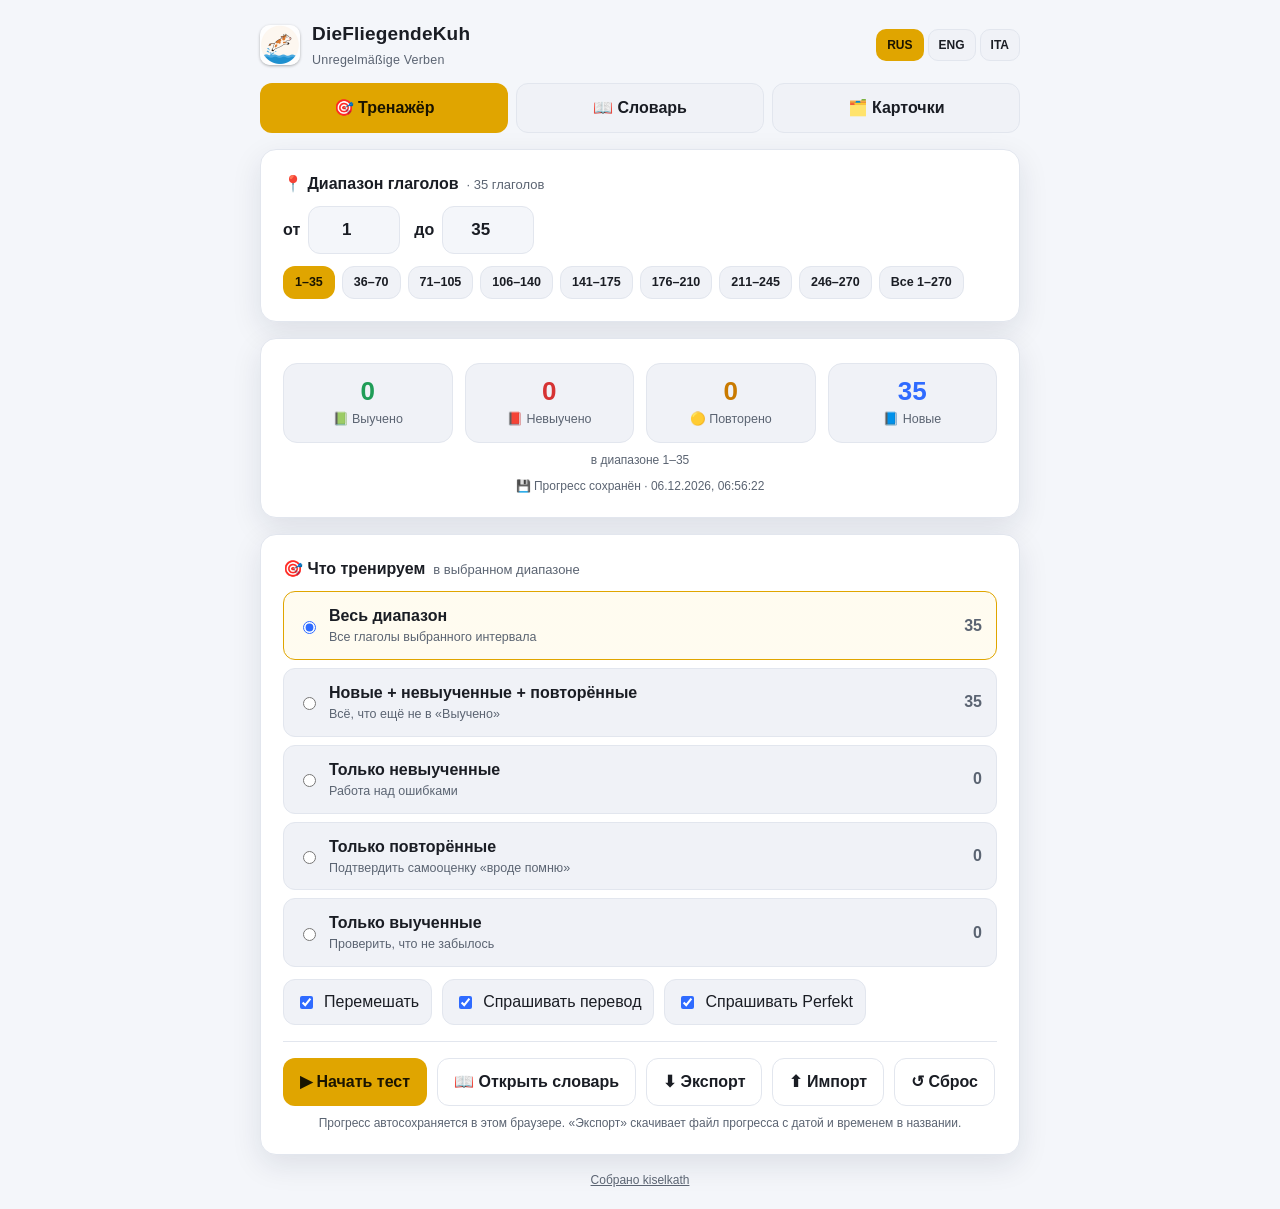
==== index.html @ 7b0e21f8 "restructure code to move js and css data" ====
<!DOCTYPE html>
<html lang="ru">
<head>
<meta charset="UTF-8">
<meta name="viewport" content="width=device-width, initial-scale=1.0">
<title data-i18n="pageTitle">DieFliegendeKuh · Unregelmäßige Verben 1–270 · Тренажёр, словарь и карточки</title>
<link rel="icon" type="image/png" href="[data-uri]">
<link rel="stylesheet" href="css/theme.css">
<link rel="stylesheet" href="css/fonts.css">
<link rel="stylesheet" href="css/base.css">
<link rel="stylesheet" href="css/home.css">
<link rel="stylesheet" href="css/quiz.css">
<link rel="stylesheet" href="css/utils.css">
<link rel="stylesheet" href="css/dict.css">
<link rel="stylesheet" href="css/cards.css">
</head>
<body>
<div class="wrap">

  <header class="top">
    <img class="applogo" src="[data-uri]" alt="DieFliegendeKuh">
    <div style="flex:1 1 auto"><h1>DieFliegendeKuh
      <small data-i18n="subtitle">Unregelmäßige Verben</small></h1></div>
    <div class="langtoggle" id="langToggle">
      <button type="button" data-lang="ru">RUS</button>
      <button type="button" data-lang="en">ENG</button>
      <button type="button" data-lang="it">ITA</button>
    </div>
  </header>

  <div class="nav" id="nav">
    <button data-tab="home" class="sel" data-i18n="navHome">🎯 Тренажёр</button>
    <button data-tab="dict" data-i18n="navDict">📖 Словарь</button>
    <button data-tab="learn" data-i18n="navLearn">🗂️ Карточки</button>
  </div>

  <!-- HOME -->
  <div id="startScreen">
    <div class="card">
      <div class="cardtitle"><span data-i18n="rangeTitle">📍 Диапазон глаголов</span> <span class="sub" id="rangeCount"></span></div>
      <div class="rangebar">
        <label><span data-i18n="lblFrom">от</span> <input type="number" id="rFrom" min="1" max="270" value="1"></label>
        <label><span data-i18n="lblTo">до</span> <input type="number" id="rTo" min="1" max="270" value="35"></label>
      </div>
      <div class="presets" id="presets"></div>
      <div class="rwarn hide" id="rWarn"></div>
    </div>
    <div class="card">
      <div class="folders">
        <div class="folder learned"><div class="n" id="cLearned">0</div><div class="l" data-i18n="lblLearned">📗 Выучено</div></div>
        <div class="folder notlearned"><div class="n" id="cNot">0</div><div class="l" data-i18n="lblNotLearned">📕 Невыучено</div></div>
        <div class="folder repeated"><div class="n" id="cRepeated">0</div><div class="l" data-i18n="lblRepeated">🟡 Повторено</div></div>
        <div class="folder new"><div class="n" id="cNew">0</div><div class="l" data-i18n="lblNew">📘 Новые</div></div>
      </div>
      <div class="foot" id="foldersSub"></div>
      <div class="foot" id="savedInfo"></div>
    </div>
    <div class="card">
      <div class="cardtitle"><span data-i18n="whatTrainTitle">🎯 Что тренируем</span> <span class="sub" data-i18n="whatTrainSub">в выбранном диапазоне</span></div>
      <div class="modes" id="modeList"></div>
      <div class="row">
        <label class="opt"><input type="checkbox" id="chkShuffle" checked> <span data-i18n="chkShuffleLbl">Перемешать</span></label>
        <label class="opt"><input type="checkbox" id="chkTrans" checked> <span data-i18n="chkTransLbl">Спрашивать перевод</span></label>
        <label class="opt"><input type="checkbox" id="chkPerf" checked> <span data-i18n="chkPerfLbl">Спрашивать Perfekt</span></label>
      </div>
      <div class="divider"></div>
      <div class="row">
        <button class="primary" id="startBtn" data-i18n="startBtn">▶ Начать тест</button>
        <button class="ghost" id="dictShortcut" data-i18n="dictShortcut">📖 Открыть словарь</button>
        <button class="ghost" id="exportBtn" data-i18n="exportBtn">⬇ Экспорт</button>
        <button class="ghost" id="importBtn" data-i18n="importBtn">⬆ Импорт</button>
        <button class="ghost" id="resetBtn" data-i18n="resetBtn">↺ Сброс</button>
        <input type="file" id="fileInput" accept="application/json,.json">
      </div>
      <div class="foot" data-i18n="autosaveFoot">Прогресс автосохраняется в этом браузере. «Экспорт» скачивает файл прогресса с датой и временем в названии.</div>
    </div>
  </div>

  <!-- DICTIONARY -->
  <div id="dictScreen" class="hide">
    <div class="card">
      <div class="cardtitle"><span data-i18n="dictTitle">📖 Словарь глаголов</span> <span class="sub" id="dictSub"></span></div>
      <input class="dsearch" id="dictSearch" data-i18n-placeholder="dictSearchPh" placeholder="Поиск: инфинитив, перевод или номер…">
      <div class="filterchips" id="dictFilters">
        <button data-f="all" class="sel" data-i18n="filterAll">Все 270</button>
        <button data-f="range" data-i18n="filterRange">В диапазоне</button>
        <button data-f="learned" data-i18n="lblLearned">📗 Выучено</button>
        <button data-f="notlearned" data-i18n="lblNotLearned">📕 Невыучено</button>
        <button data-f="repeated" data-i18n="lblRepeated">🟡 Повторено</button>
        <button data-f="new" data-i18n="lblNew">📘 Новые</button>
      </div>
      <div class="dtoggles">
        <label class="opt"><input type="checkbox" id="hideTrans"> <span data-i18n="hideTransLbl">Скрыть перевод</span></label>
        <label class="opt"><input type="checkbox" id="hidePerf"> <span data-i18n="hidePerfLbl">Скрыть Perfekt</span></label>
      </div>
      <div class="foot" style="text-align:left;margin:6px 0 0" data-i18n="selfCheckFoot">Режим самопроверки: включи «скрыть» и нажимай на ячейку, чтобы открыть ответ.</div>
      <div class="dcount" id="dictCount"></div>
      <div class="dscroll">
        <div class="dhead"><span data-i18n="dheadVerb">Глагол · Präs · Prät</span><span data-i18n="dheadPerfekt">Perfekt</span><span data-i18n="dheadTrans">Перевод</span><span data-i18n="dheadFolder">Папка</span></div>
        <div id="dictBody"></div>
      </div>
      <div class="foot" id="dictEmpty"></div>
    </div>
  </div>

  <!-- QUIZ -->
  <div id="quizScreen" class="hide">
    <div class="card">
      <div class="pbar"><i id="pfill"></i></div>
      <div class="qmeta"><span id="qpos"></span><span id="qscore"></span></div>
      <div class="verb" id="qverb"></div>
      <div class="field" id="fTrans">
        <label data-i18n="transFieldLbl">Перевод (на русский)</label>
        <input id="inTrans" autocomplete="off" autocapitalize="off" spellcheck="false" data-i18n-placeholder="transFieldPh" placeholder="напр. прерывать">
        <div class="correct hide" id="corrTrans"></div>
        <div class="override hide" id="ovTrans">
          <span class="q" data-i18n="overrideQ">Засчитать перевод?</span>
          <button class="chip" data-val="1" data-i18n="chipCorrect">✓ Верно</button>
          <button class="chip" data-val="0" data-i18n="chipWrong">✗ Ошибка</button>
        </div>
      </div>
      <div class="field" id="fPerf">
        <label data-i18n="perfFieldLbl">Perfekt (со вспомог. глаголом)</label>
        <input id="inPerf" autocomplete="off" autocapitalize="off" spellcheck="false" data-i18n-placeholder="perfFieldPh" placeholder="напр. hat abgebrochen">
        <div class="correct hide" id="corrPerf"></div>
      </div>
      <div class="divider"></div>
      <div class="row">
        <button class="primary" id="checkBtn" data-i18n="checkBtn">Проверить</button>
        <button class="primary hide" id="nextBtn" data-i18n="nextBtn">Дальше →</button>
        <button class="ghost" id="quitBtn" data-i18n="quitBtn">Завершить</button>
      </div>
      <div class="foot"><kbd>Enter</kbd> — <span data-i18n="enterHint">проверить / дальше</span></div>
    </div>
  </div>

  <!-- RESULTS -->
  <div id="resultScreen" class="hide">
    <div class="card">
      <div class="scorebig" id="rScore"></div>
      <div class="scoresub" id="rSub"></div>
      <div class="folders" style="margin-top:14px">
        <div class="folder learned"><div class="n" id="rLearned">0</div><div class="l" data-i18n="lblLearned">📗 Выучено</div></div>
        <div class="folder notlearned"><div class="n" id="rNot">0</div><div class="l" data-i18n="lblNotLearned">📕 Невыучено</div></div>
        <div class="folder repeated"><div class="n" id="rRepeated">0</div><div class="l" data-i18n="lblRepeated">🟡 Повторено</div></div>
        <div class="folder new"><div class="n" id="rNew">0</div><div class="l" data-i18n="lblNew">📘 Новые</div></div>
      </div>
      <div class="foot" id="rFoldersSub"></div>
    </div>
    <div class="card" id="errCard">
      <div style="font-weight:800;margin-bottom:2px" data-i18n="errCardTitle">Разбор ошибок</div>
      <div class="muted" style="font-size:13px;margin-bottom:6px" id="errIntro"></div>
      <div id="errBody"></div>
    </div>
    <div class="card">
      <div class="row">
        <button class="primary" id="retryWrong" data-i18n="retryWrongBtn">↻ Повторить ошибки этого теста</button>
        <button class="ghost" id="againBtn" data-i18n="againBtn">🏠 На главную</button>
        <button class="ghost" id="exportBtn2" data-i18n="exportBtn">⬇ Экспорт</button>
      </div>
    </div>
  </div>

  <!-- LEARN: SETUP -->
  <div id="learnSetupScreen" class="hide">
    <div class="card">
      <div class="cardtitle"><span data-i18n="rangeTitle">📍 Диапазон глаголов</span> <span class="sub" id="rangeCountL"></span></div>
      <div class="rangebar">
        <label><span data-i18n="lblFrom">от</span> <input type="number" id="rFromL" min="1" max="270" value="1"></label>
        <label><span data-i18n="lblTo">до</span> <input type="number" id="rToL" min="1" max="270" value="35"></label>
      </div>
      <div class="presets" id="presetsL"></div>
      <div class="rwarn hide" id="rWarnL"></div>
    </div>
    <div class="card">
      <div class="cardtitle"><span data-i18n="learnFilterTitle">🗂️ Фильтр по статусу</span></div>
      <div class="row">
        <label class="opt"><input type="checkbox" id="chkFNew" checked> <span data-i18n="lblNew">📘 Новые</span></label>
        <label class="opt"><input type="checkbox" id="chkFNotLearned" checked> <span data-i18n="lblNotLearned">📕 Невыучено</span></label>
        <label class="opt"><input type="checkbox" id="chkFRepeated" checked> <span data-i18n="lblRepeated">🟡 Повторено</span></label>
        <label class="opt"><input type="checkbox" id="chkFLearned" checked> <span data-i18n="lblLearned">📗 Выучено</span></label>
      </div>
      <div class="divider"></div>
      <div class="row">
        <button class="primary" id="learnStartBtn" data-i18n="learnStartBtn">▶ Начать</button>
      </div>
      <div class="foot" data-i18n="learnSetupFoot">Диапазон и фильтр запоминаются, пока открыта эта страница.</div>
    </div>
  </div>

  <!-- LEARN: DECK -->
  <div id="learnDeckScreen" class="hide">
    <div class="row" style="margin-bottom:10px">
      <button class="ghost" id="learnFinishBtn" data-i18n="learnFinishBtn">🏁 Завершить / выбрать другой набор</button>
    </div>
    <div class="learncard-wrap" id="learnCardWrap">
      <img class="learncard-img" id="learnCardImg" alt="" draggable="false">
      <div class="learncard-fallback hide" id="learnCardFallback">🐄</div>
      <div class="learncard-overlay" id="learnCardOverlay"></div>
      <div class="tintL" id="learnTintL"></div>
      <div class="tintR" id="learnTintR"></div>
      <div class="learncard-badge" id="learnCardBadge"></div>
      <div class="learncard-content" id="learnCardContent">
        <div class="learncard-inf" id="learnCardInf"></div>
        <div class="learncard-forms" id="learnCardForms"></div>
        <div class="learncard-trans hide" id="learnCardTrans"></div>
      </div>
      <div class="learncard-example" id="learnCardExample"></div>
    </div>
    <div class="foot" data-i18n="learnTapHint">Тап по карточке — рассмотреть · свайп — следующая карточка</div>
  </div>

  <div class="foot"><a href="https://github.com/kiselkath/DieFliegendeKuhApp" target="_blank" rel="noopener" style="color:inherit" data-i18n="footerCredit">Собрано kiselkath</a></div>
</div>

<script src="data/verbs.js"></script>
<script src="js/i18n.js"></script>
<script src="js/state.js"></script>
<script src="js/check.js"></script>
<script src="js/nav.js"></script>
<script src="js/quiz.js"></script>
<script src="js/dict.js"></script>
<script src="js/cards.js"></script>
<script src="js/io.js"></script>
<script src="js/main.js"></script>
</body>
</html>
---- css/theme.css ----
/* ---------- ТЕМА (переменные, тёмная + светлая) ---------- */
:root{
  --bg:#0f1115; --panel:#171a21; --panel2:#1e222b; --line:#2a2f3a;
  --txt:#e8eaed; --muted:#9aa2b1; --accent:#ffc400; --accent2:#4f8cff;
  --ok:#2fbf71; --okbg:#12331f; --err:#ff5a5a; --errbg:#3a1414;
  --rep:#f0a202; --repbg:#3a2a0a;
  --radius:16px; --shadow:0 10px 30px rgba(0,0,0,.35);
}
@media (prefers-color-scheme: light){
  :root{--bg:#f4f6fa; --panel:#ffffff; --panel2:#f0f2f7; --line:#e2e6ee;
    --txt:#1a1d24; --muted:#5b6472; --accent:#e0a500; --accent2:#2f6bff;
    --ok:#1f9d57; --okbg:#e4f6ec; --err:#d63333; --errbg:#fceaea;
    --rep:#c97a00; --repbg:#fff0da; --shadow:0 10px 30px rgba(20,30,60,.10);}
}
---- css/fonts.css ----
/* ---------- ШРИФТЫ ---------- */
@font-face{font-family:"VT323";font-style:normal;font-weight:400;font-display:swap;src:url([data-uri]) format("woff2")}
---- css/base.css ----
/* ---------- БАЗА (сброс, шапка, навигация, кнопки) ---------- */
*{box-sizing:border-box}
html,body{margin:0;padding:0}
body{background:var(--bg); color:var(--txt); font-family:-apple-system,BlinkMacSystemFont,"Segoe UI",Roboto,Helvetica,Arial,sans-serif; line-height:1.5; padding:20px; -webkit-font-smoothing:antialiased;}
.wrap{max-width:760px; margin:0 auto;}
header.top{display:flex; align-items:center; gap:12px; margin-bottom:14px;}
.applogo{width:40px;height:40px;border-radius:10px;flex:0 0 auto;box-shadow:0 1px 3px rgba(0,0,0,.3);object-fit:cover}
h1{font-size:19px; margin:0; font-weight:700; letter-spacing:.2px}
h1 small{display:block; font-weight:500; color:var(--muted); font-size:12.5px; margin-top:2px}
.langtoggle{display:flex; gap:4px; flex:0 0 auto}
.langtoggle button{padding:6px 10px; font-size:12px; font-weight:700; border-radius:10px}
.langtoggle button.sel{background:var(--accent); color:#1a1400; border-color:transparent}
.nav{display:flex; gap:8px; margin-bottom:16px}
.nav button{flex:1; font:inherit; font-weight:700; cursor:pointer; padding:12px; border-radius:12px; border:1px solid var(--line); background:var(--panel2); color:var(--txt); transition:.15s}
.nav button.sel{background:var(--accent); color:#1a1400; border-color:transparent}
.card{background:var(--panel); border:1px solid var(--line); border-radius:var(--radius); box-shadow:var(--shadow); padding:22px; margin-bottom:16px;}
.muted{color:var(--muted)}
.row{display:flex; gap:10px; flex-wrap:wrap}
button{font:inherit; cursor:pointer; border:1px solid var(--line); background:var(--panel2); color:var(--txt); padding:11px 16px; border-radius:12px; transition:.15s; font-weight:600;}
button:hover{border-color:var(--accent2); transform:translateY(-1px)}
button.primary{background:var(--accent); color:#1a1400; border-color:transparent}
button.primary:hover{filter:brightness(1.05)}
button.ghost{background:transparent}
button:disabled{opacity:.45; cursor:not-allowed; transform:none; border-color:var(--line)}
.cardtitle{font-weight:800; margin-bottom:10px; display:flex; align-items:center; gap:8px}
.cardtitle .sub{font-weight:500; color:var(--muted); font-size:13px}
---- css/home.css ----
/* ---------- ГЛАВНАЯ (диапазон, папки, режимы) ---------- */
.rangebar{display:flex; gap:14px; align-items:center; flex-wrap:wrap; margin-bottom:12px}
.rangebar label{display:flex; align-items:center; gap:8px; font-weight:600}
.rangebar input[type=number]{width:92px; font:inherit; font-size:17px; font-weight:700; text-align:center; padding:10px; border-radius:12px; border:1px solid var(--line); background:var(--bg); color:var(--txt)}
.rangebar input:focus{outline:none; border-color:var(--accent2)}
.presets{display:flex; gap:7px; flex-wrap:wrap}
.presets button{padding:6px 11px; font-size:12.5px; font-weight:600}
.presets button.sel{background:var(--accent); color:#1a1400; border-color:transparent}
.rwarn{margin-top:10px; color:var(--err); font-weight:600; font-size:13.5px}
.folders{display:grid; grid-template-columns:repeat(4,1fr); gap:12px; margin:2px 0 4px}
@media (max-width:520px){ .folders{grid-template-columns:repeat(2,1fr)} }
.folder{background:var(--panel2); border:1px solid var(--line); border-radius:14px; padding:14px; text-align:center}
.folder .n{font-size:26px; font-weight:800; line-height:1}
.folder .l{font-size:12.5px; color:var(--muted); margin-top:6px}
.folder.learned .n{color:var(--ok)} .folder.notlearned .n{color:var(--err)} .folder.new .n{color:var(--accent2)} .folder.repeated .n{color:var(--rep)}
label.opt{display:flex; align-items:center; gap:8px; padding:10px 12px; border:1px solid var(--line); border-radius:12px; cursor:pointer; background:var(--panel2)}
label.opt input{accent-color:var(--accent2)}
.modes{display:flex; flex-direction:column; gap:8px; margin:6px 0 12px}
.mode-row{display:flex; align-items:center; gap:10px; padding:12px 14px; border:1px solid var(--line); border-radius:12px; cursor:pointer; background:var(--panel2)}
.mode-row:hover{border-color:var(--accent2)}
.mode-row.sel{border-color:var(--accent); background:linear-gradient(0deg,rgba(255,196,0,.06),rgba(255,196,0,.06))}
.mode-row .t{font-weight:700} .mode-row .d{font-size:12.5px; color:var(--muted)}
.mode-row .cnt{margin-left:auto; font-weight:800; color:var(--muted)}
---- css/quiz.css ----
/* ---------- ТЕСТ (вопрос, поля, разбор, итог) ---------- */
.pbar{height:8px; background:var(--panel2); border-radius:8px; overflow:hidden; margin-bottom:8px}
.pbar i{display:block; height:100%; background:var(--accent); width:0; transition:.3s}
.qmeta{display:flex; justify-content:space-between; font-size:13px; color:var(--muted); margin-bottom:14px}
.verb{font-size:30px; font-weight:800; letter-spacing:.3px}
.verb .hint{font-size:15px; color:var(--muted); font-weight:600; margin-left:8px}
.field{margin-top:16px}
.field label{display:block; font-size:12.5px; color:var(--muted); margin-bottom:6px; font-weight:600; text-transform:uppercase; letter-spacing:.5px}
.field input{width:100%; font:inherit; padding:12px 14px; border-radius:12px; border:1px solid var(--line); background:var(--bg); color:var(--txt); font-size:16px}
.field input:focus{outline:none; border-color:var(--accent2)}
.field input.good{border-color:var(--ok); background:var(--okbg)}
.field input.bad{border-color:var(--err); background:var(--errbg)}
.correct{margin-top:6px; font-size:13.5px}
.correct .ok{color:var(--ok); font-weight:700} .correct .bad{color:var(--err); font-weight:700}
.sol{font-weight:700}
.override{display:flex; gap:8px; margin-top:8px; align-items:center; flex-wrap:wrap}
.override .q{font-size:13px; color:var(--muted)}
.chip{padding:5px 11px; border-radius:20px; font-size:12.5px; border:1px solid var(--line); background:var(--panel2); cursor:pointer}
.chip.on-ok{background:var(--okbg); border-color:var(--ok); color:var(--ok)}
.chip.on-bad{background:var(--errbg); border-color:var(--err); color:var(--err)}
table{width:100%; border-collapse:collapse; font-size:14px; margin-top:6px}
th,td{text-align:left; padding:9px 8px; border-bottom:1px solid var(--line); vertical-align:top}
th{color:var(--muted); font-size:12px; text-transform:uppercase; letter-spacing:.4px}
td.you{color:var(--err)}
.badge{display:inline-block; font-size:11px; padding:2px 7px; border-radius:6px; font-weight:700}
.badge.s{background:rgba(47,191,113,.15); color:var(--ok)}
.scorebig{font-size:44px; font-weight:900; text-align:center; margin:4px 0}
.scoresub{text-align:center; color:var(--muted); margin-bottom:6px}
---- css/utils.css ----
/* ---------- УТИЛИТЫ ---------- */
.hide{display:none !important}
.foot{font-size:12px; color:var(--muted); text-align:center; margin-top:8px}
.divider{height:1px; background:var(--line); margin:16px 0}
input[type=file]{display:none}
kbd{background:var(--panel2); border:1px solid var(--line); border-bottom-width:2px; border-radius:5px; padding:1px 6px; font-size:12px}
---- css/dict.css ----
/* ---------- СЛОВАРЬ ---------- */
.dsearch{width:100%; font:inherit; padding:11px 13px; border-radius:12px; border:1px solid var(--line); background:var(--bg); color:var(--txt); margin-bottom:10px}
.filterchips{display:flex; gap:7px; flex-wrap:wrap; margin-bottom:10px}
.filterchips button{padding:6px 11px; font-size:12.5px; font-weight:600}
.filterchips button.sel{background:var(--accent); color:#1a1400; border-color:transparent}
.dtoggles{display:flex; gap:10px; flex-wrap:wrap; margin-bottom:4px}
.dcount{font-size:12.5px; color:var(--muted); margin:4px 0 2px}
.dtable{border:1px solid var(--line); border-radius:12px; overflow:hidden}
.drow{display:grid; grid-template-columns:1.15fr 1fr 1fr auto; gap:10px; padding:11px 12px; border-bottom:1px solid var(--line); align-items:start}
.drow:last-child{border-bottom:none}
.drow:nth-child(even){background:var(--panel2)}
.dinf{font-weight:800}
.dinf .num{color:var(--muted); font-weight:700; margin-right:4px; font-size:13px}
.dinf .hint{color:var(--muted); font-weight:600; font-size:12.5px}
.dforms{font-size:11.5px; color:var(--muted); margin-top:2px}
.dperf{font-weight:700}
.dperf.ist{color:var(--accent2)} .dperf.hat{color:var(--txt)}
.dtrans{}
.dhead{display:grid; grid-template-columns:1.15fr 1fr 1fr auto; gap:10px; padding:9px 12px; background:var(--panel2); border-bottom:1px solid var(--line); font-size:11px; text-transform:uppercase; letter-spacing:.4px; color:var(--muted); font-weight:700; position:sticky; top:0}
.dscroll{max-height:66vh; overflow:auto; border:1px solid var(--line); border-radius:12px}
.dactions{display:flex; gap:4px}
.dactions button{padding:3px 7px; font-size:12px; border-radius:8px}
.dactions button.act{border-color:var(--accent2)}
.masked{filter:blur(6px); cursor:pointer; user-select:none; transition:filter .1s}
.masked:hover{filter:blur(3px)}
.masked.revealed{filter:none; user-select:auto; cursor:default}
.sdot{display:inline-block;width:9px;height:9px;border-radius:50%;margin-right:2px;vertical-align:middle}
.sdot.learned{background:var(--ok)} .sdot.notlearned{background:var(--err)} .sdot.new{background:var(--accent2)} .sdot.repeated{background:var(--rep)}
@media (max-width:560px){ .drow,.dhead{grid-template-columns:1fr 1fr; }
  .dhead span:nth-child(3),.dhead span:nth-child(4){display:none}
  .drow .dtrans{grid-column:1/2} .drow .dactions{grid-column:2/3; justify-self:end} }
---- css/cards.css ----
/* ---------- КАРТОЧКИ (свайп в стиле Tinder) ---------- */
.learncard-wrap{position:relative; max-width:420px; margin:0 auto; aspect-ratio:2/3; border-radius:20px; overflow:hidden; box-shadow:var(--shadow); background:var(--panel2); user-select:none; touch-action:none; cursor:grab}
.learncard-wrap.dragging{cursor:grabbing}
.learncard-img{position:absolute; inset:0; width:100%; height:100%; object-fit:cover; filter:blur(22px); transform:scale(1.15); transition:filter .3s ease, transform .3s ease; background:var(--panel2)}
.learncard-img.clear{filter:none; transform:scale(1)}
.learncard-fallback{position:absolute; inset:0; display:flex; align-items:center; justify-content:center; font-size:72px; background:linear-gradient(135deg,var(--panel2),var(--panel))}
.learncard-overlay{position:absolute; inset:0; background:linear-gradient(180deg, rgba(0,0,0,.10), rgba(0,0,0,.55) 100%); pointer-events:none; transition:opacity .2s}
.learncard-overlay.clearstate{opacity:0}
.tintL,.tintR{position:absolute; inset:0; pointer-events:none; opacity:0}
.tintL{background:linear-gradient(90deg, rgba(255,90,90,.55), transparent 60%)}
.tintR{background:linear-gradient(270deg, rgba(47,191,113,.55), transparent 60%)}
.learncard-badge{position:absolute; top:14px; right:14px; font-size:26px; filter:drop-shadow(0 2px 4px rgba(0,0,0,.5)); transition:opacity .15s}
.learncard-badge.hide2{opacity:0}
.learncard-content{position:absolute; inset:0; display:flex; flex-direction:column; align-items:center; justify-content:center; gap:12px; padding:28px; text-align:center; color:#fff; transition:opacity .15s}
.learncard-content.hide2{opacity:0}
.learncard-inf{font-size:27px; font-weight:800; text-shadow:0 2px 6px rgba(0,0,0,.55)}
.learncard-forms{font-size:14.5px; font-weight:600; opacity:.94; text-shadow:0 1px 4px rgba(0,0,0,.55)}
.learncard-forms .perfline{margin-top:6px; font-weight:800; font-size:16px}
.learncard-forms .perfline.hat{color:#fff} .learncard-forms .perfline.ist{color:#a9c9ff}
.learncard-trans{font-size:23px; font-weight:700; text-shadow:0 2px 6px rgba(0,0,0,.55)}
.learncard-example{position:absolute; left:0; right:0; bottom:0; padding:22px 22px 26px; background:linear-gradient(transparent, rgba(0,0,0,.82) 55%); color:#fff; font-family:"VT323",ui-monospace,"Courier New",monospace; font-size:26px; letter-spacing:.3px; line-height:1.35; text-align:center; opacity:0; pointer-events:none; transition:opacity .2s; text-shadow:0 2px 4px rgba(0,0,0,.6)}
.learncard-example.show2{opacity:1}
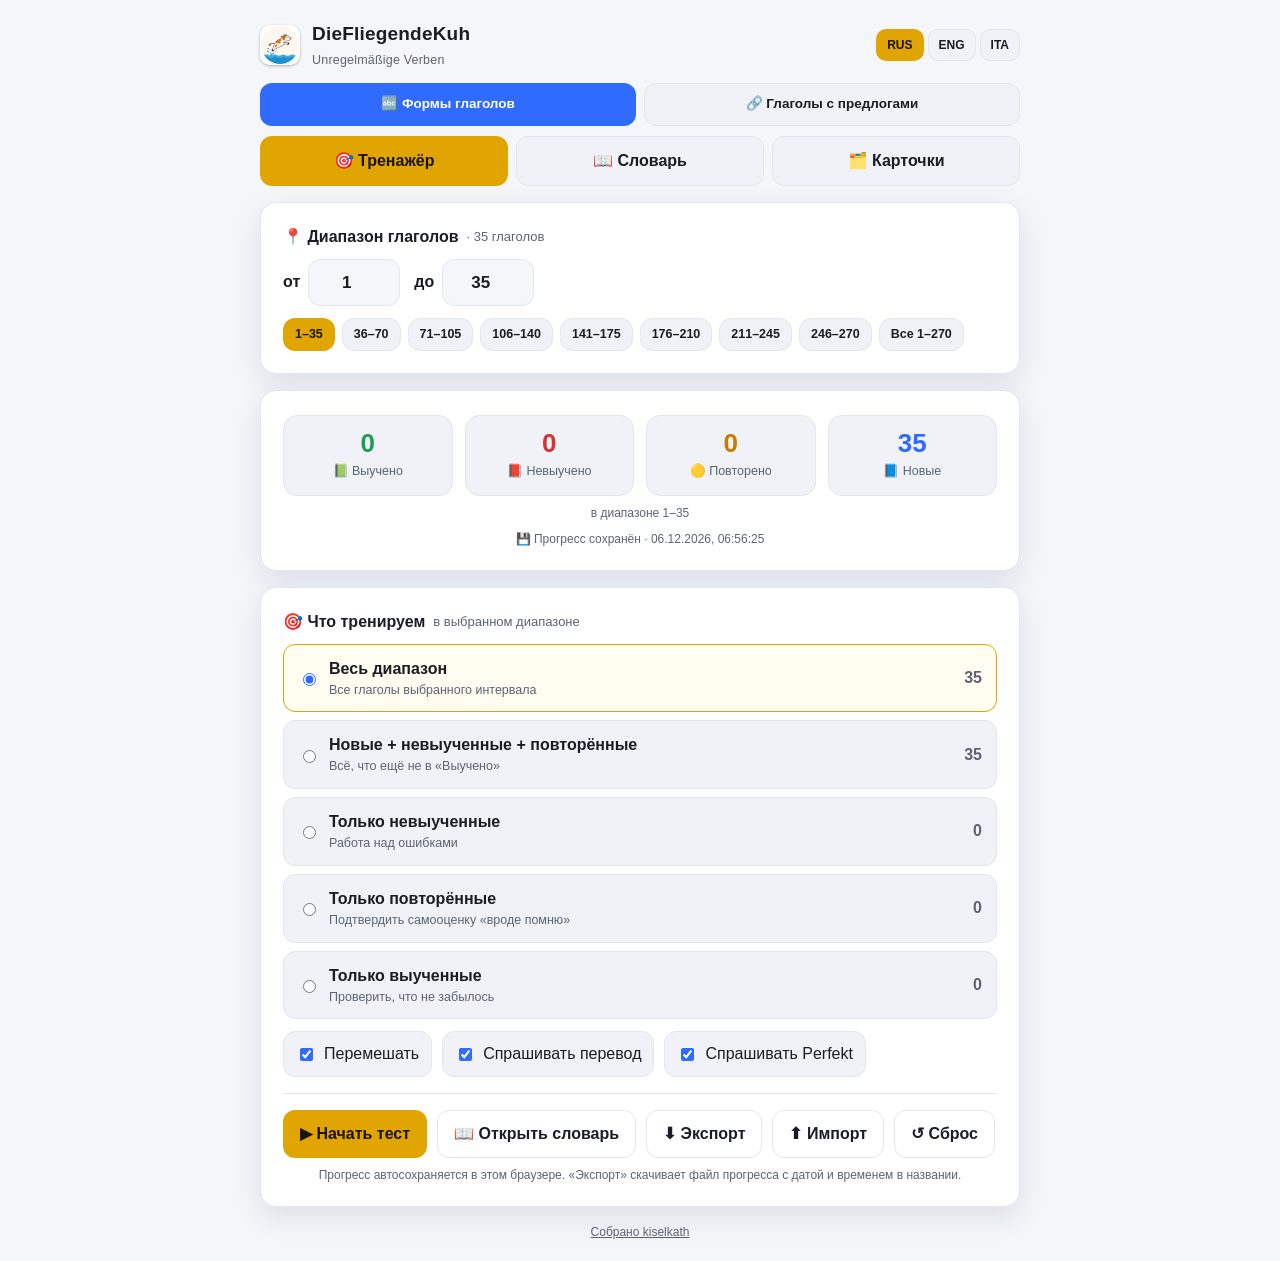
==== commit 1828ba91: "add verb with prepositions" ====
--- a/index.html
+++ b/index.html
@@ -28,6 +28,11 @@
     </div>
   </header>
 
+  <div class="courses" id="courseToggle">
+    <button data-course="verbs" class="sel" data-i18n="courseVerbs">🔤 Формы глаголов</button>
+    <button data-course="prep" data-i18n="coursePrep">🔗 Глаголы с предлогами</button>
+  </div>
+
   <div class="nav" id="nav">
     <button data-tab="home" class="sel" data-i18n="navHome">🎯 Тренажёр</button>
     <button data-tab="dict" data-i18n="navDict">📖 Словарь</button>
@@ -109,6 +114,7 @@
       <div class="pbar"><i id="pfill"></i></div>
       <div class="qmeta"><span id="qpos"></span><span id="qscore"></span></div>
       <div class="verb" id="qverb"></div>
+      <div class="qexample hide" id="qexample"></div>
       <div class="field" id="fTrans">
         <label data-i18n="transFieldLbl">Перевод (на русский)</label>
         <input id="inTrans" autocomplete="off" autocapitalize="off" spellcheck="false" data-i18n-placeholder="transFieldPh" placeholder="напр. прерывать">
@@ -122,6 +128,10 @@
       <div class="field" id="fPerf">
         <label data-i18n="perfFieldLbl">Perfekt (со вспомог. глаголом)</label>
         <input id="inPerf" autocomplete="off" autocapitalize="off" spellcheck="false" data-i18n-placeholder="perfFieldPh" placeholder="напр. hat abgebrochen">
+        <div class="kasuspick hide" id="kasusPick">
+          <button type="button" class="chip" data-k="A" data-i18n="kasusA">Akkusativ (A)</button>
+          <button type="button" class="chip" data-k="D" data-i18n="kasusD">Dativ (D)</button>
+        </div>
         <div class="correct hide" id="corrPerf"></div>
       </div>
       <div class="divider"></div>
@@ -214,7 +224,9 @@
 </div>
 
 <script src="data/verbs.js"></script>
+<script src="data/prepverbs.js"></script>
 <script src="js/i18n.js"></script>
+<script src="js/course.js"></script>
 <script src="js/state.js"></script>
 <script src="js/check.js"></script>
 <script src="js/nav.js"></script>
--- a/css/base.css
+++ b/css/base.css
@@ -10,6 +10,10 @@
 .langtoggle{display:flex; gap:4px; flex:0 0 auto}
 .langtoggle button{padding:6px 10px; font-size:12px; font-weight:700; border-radius:10px}
 .langtoggle button.sel{background:var(--accent); color:#1a1400; border-color:transparent}
+.courses{display:flex; gap:8px; margin-bottom:10px}
+.courses button{flex:1; font-size:13.5px; font-weight:700; padding:10px; border-radius:12px}
+.courses button.sel{background:var(--accent2); color:#fff; border-color:transparent}
+@media (max-width:420px){ .courses{flex-direction:column} }
 .nav{display:flex; gap:8px; margin-bottom:16px}
 .nav button{flex:1; font:inherit; font-weight:700; cursor:pointer; padding:12px; border-radius:12px; border:1px solid var(--line); background:var(--panel2); color:var(--txt); transition:.15s}
 .nav button.sel{background:var(--accent); color:#1a1400; border-color:transparent}
--- a/css/quiz.css
+++ b/css/quiz.css
@@ -4,6 +4,9 @@
 .qmeta{display:flex; justify-content:space-between; font-size:13px; color:var(--muted); margin-bottom:14px}
 .verb{font-size:30px; font-weight:800; letter-spacing:.3px}
 .verb .hint{font-size:15px; color:var(--muted); font-weight:600; margin-left:8px}
+.qexample{margin-top:8px; font-family:"VT323",ui-monospace,"Courier New",monospace; font-size:22px; line-height:1.3; color:var(--muted)}
+.kasuspick{display:flex; gap:8px; margin-top:8px; flex-wrap:wrap}
+.kasuspick button.sel{background:var(--accent); color:#1a1400; border-color:transparent; font-weight:700}
 .field{margin-top:16px}
 .field label{display:block; font-size:12.5px; color:var(--muted); margin-bottom:6px; font-weight:600; text-transform:uppercase; letter-spacing:.5px}
 .field input{width:100%; font:inherit; padding:12px 14px; border-radius:12px; border:1px solid var(--line); background:var(--bg); color:var(--txt); font-size:16px}
--- a/css/dict.css
+++ b/css/dict.css
@@ -15,6 +15,7 @@
 .dforms{font-size:11.5px; color:var(--muted); margin-top:2px}
 .dperf{font-weight:700}
 .dperf.ist{color:var(--accent2)} .dperf.hat{color:var(--txt)}
+.dperf.akk{color:var(--accent)} .dperf.dat{color:var(--accent2)}
 .dtrans{}
 .dhead{display:grid; grid-template-columns:1.15fr 1fr 1fr auto; gap:10px; padding:9px 12px; background:var(--panel2); border-bottom:1px solid var(--line); font-size:11px; text-transform:uppercase; letter-spacing:.4px; color:var(--muted); font-weight:700; position:sticky; top:0}
 .dscroll{max-height:66vh; overflow:auto; border:1px solid var(--line); border-radius:12px}
--- a/css/cards.css
+++ b/css/cards.css
@@ -18,5 +18,6 @@
 .learncard-forms .perfline{margin-top:6px; font-weight:800; font-size:16px}
 .learncard-forms .perfline.hat{color:#fff} .learncard-forms .perfline.ist{color:#a9c9ff}
 .learncard-trans{font-size:23px; font-weight:700; text-shadow:0 2px 6px rgba(0,0,0,.55)}
+.learncard-trans .prepline{font-size:27px; font-weight:800; color:#ffd257; margin-bottom:8px}
 .learncard-example{position:absolute; left:0; right:0; bottom:0; padding:22px 22px 26px; background:linear-gradient(transparent, rgba(0,0,0,.82) 55%); color:#fff; font-family:"VT323",ui-monospace,"Courier New",monospace; font-size:26px; letter-spacing:.3px; line-height:1.35; text-align:center; opacity:0; pointer-events:none; transition:opacity .2s; text-shadow:0 2px 4px rgba(0,0,0,.6)}
 .learncard-example.show2{opacity:1}
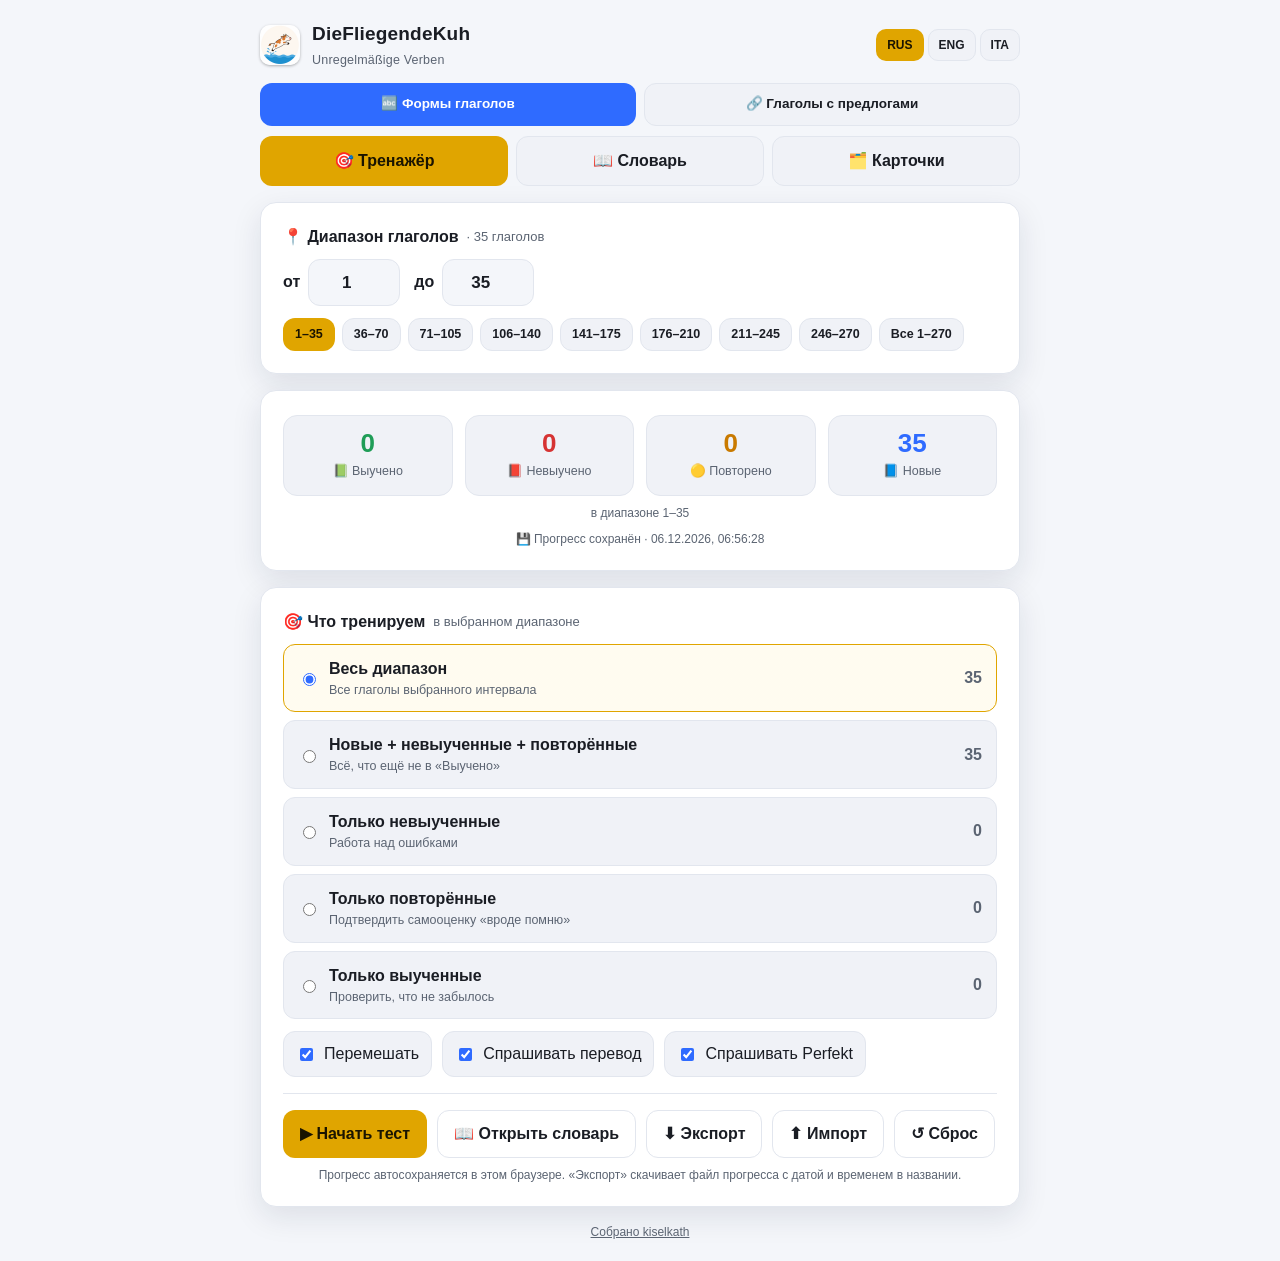
==== commit bbacf378: "Split UI strings into one labels file per language js/labels_<code>.js registers a language via regi" ====
--- a/index.html
+++ b/index.html
@@ -21,11 +21,8 @@
     <img class="applogo" src="[data-uri]" alt="DieFliegendeKuh">
     <div style="flex:1 1 auto"><h1>DieFliegendeKuh
       <small data-i18n="subtitle">Unregelmäßige Verben</small></h1></div>
-    <div class="langtoggle" id="langToggle">
-      <button type="button" data-lang="ru">RUS</button>
-      <button type="button" data-lang="en">ENG</button>
-      <button type="button" data-lang="it">ITA</button>
-    </div>
+    <!-- кнопки строит renderLangToggle() из зарегистрированных js/labels_*.js -->
+    <div class="langtoggle" id="langToggle"></div>
   </header>
 
   <div class="courses" id="courseToggle">
@@ -226,6 +223,9 @@
 <script src="data/verbs.js"></script>
 <script src="data/prepverbs.js"></script>
 <script src="js/i18n.js"></script>
+<script src="js/labels_ru.js"></script>
+<script src="js/labels_en.js"></script>
+<script src="js/labels_it.js"></script>
 <script src="js/course.js"></script>
 <script src="js/state.js"></script>
 <script src="js/check.js"></script>
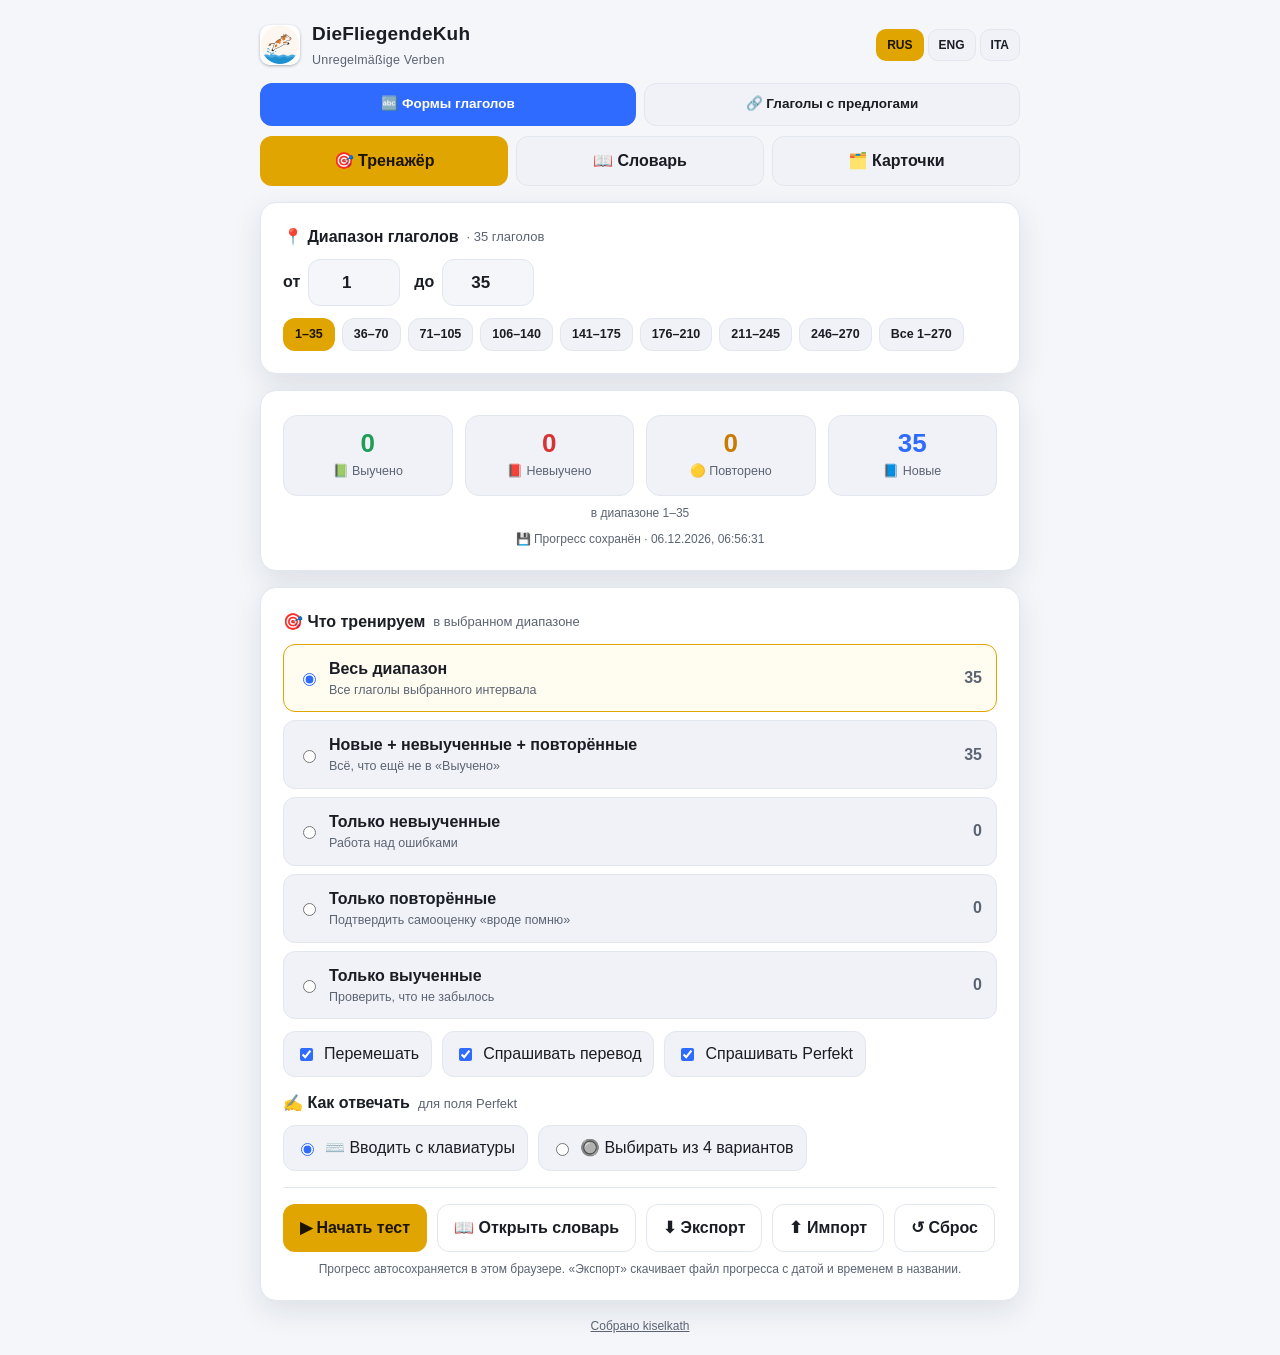
==== commit ad3c641e: "add multiple options for test" ====
--- a/index.html
+++ b/index.html
@@ -65,6 +65,11 @@
         <label class="opt"><input type="checkbox" id="chkTrans" checked> <span data-i18n="chkTransLbl">Спрашивать перевод</span></label>
         <label class="opt"><input type="checkbox" id="chkPerf" checked> <span data-i18n="chkPerfLbl">Спрашивать Perfekt</span></label>
       </div>
+      <div class="cardtitle" style="margin-top:14px"><span data-i18n="ansModeTitle">✍️ Как отвечать</span> <span class="sub" data-i18n="ansModeSub">Perfekt — ввод или выбор</span></div>
+      <div class="row">
+        <label class="opt"><input type="radio" name="ansmode" value="input" checked> <span data-i18n="ansModeInput">⌨️ Вводить с клавиатуры</span></label>
+        <label class="opt"><input type="radio" name="ansmode" value="choice"> <span data-i18n="ansModeChoice">🔘 Выбирать из 4 вариантов</span></label>
+      </div>
       <div class="divider"></div>
       <div class="row">
         <button class="primary" id="startBtn" data-i18n="startBtn">▶ Начать тест</button>
@@ -129,6 +134,7 @@
           <button type="button" class="chip" data-k="A" data-i18n="kasusA">Akkusativ (A)</button>
           <button type="button" class="chip" data-k="D" data-i18n="kasusD">Dativ (D)</button>
         </div>
+        <div class="choices hide" id="choiceList"></div>
         <div class="correct hide" id="corrPerf"></div>
       </div>
       <div class="divider"></div>
@@ -229,6 +235,7 @@
 <script src="js/course.js"></script>
 <script src="js/state.js"></script>
 <script src="js/check.js"></script>
+<script src="js/choices.js"></script>
 <script src="js/nav.js"></script>
 <script src="js/quiz.js"></script>
 <script src="js/dict.js"></script>
--- a/css/quiz.css
+++ b/css/quiz.css
@@ -13,6 +13,14 @@
 .field input:focus{outline:none; border-color:var(--accent2)}
 .field input.good{border-color:var(--ok); background:var(--okbg)}
 .field input.bad{border-color:var(--err); background:var(--errbg)}
+.choices{display:grid; grid-template-columns:1fr 1fr; gap:8px}
+@media (max-width:520px){ .choices{grid-template-columns:1fr} }
+.choices .choice{display:flex; align-items:center; gap:10px; text-align:left; font-size:15px; padding:12px 14px; width:100%}
+.choices .choice .k{flex:0 0 auto; width:20px; height:20px; border-radius:6px; background:var(--panel); border:1px solid var(--line); color:var(--muted); font-size:11px; font-weight:700; display:flex; align-items:center; justify-content:center}
+.choices .choice.sel{border-color:var(--accent); background:rgba(255,196,0,.26); font-weight:700}
+.choices .choice.sel .k{background:var(--accent); border-color:transparent; color:#1a1400}
+.choices .choice.good{border-color:var(--ok); background:var(--okbg); color:var(--ok); font-weight:700; opacity:1}
+.choices .choice.bad{border-color:var(--err); background:var(--errbg); color:var(--err); font-weight:700; opacity:1}
 .correct{margin-top:6px; font-size:13.5px}
 .correct .ok{color:var(--ok); font-weight:700} .correct .bad{color:var(--err); font-weight:700}
 .sol{font-weight:700}
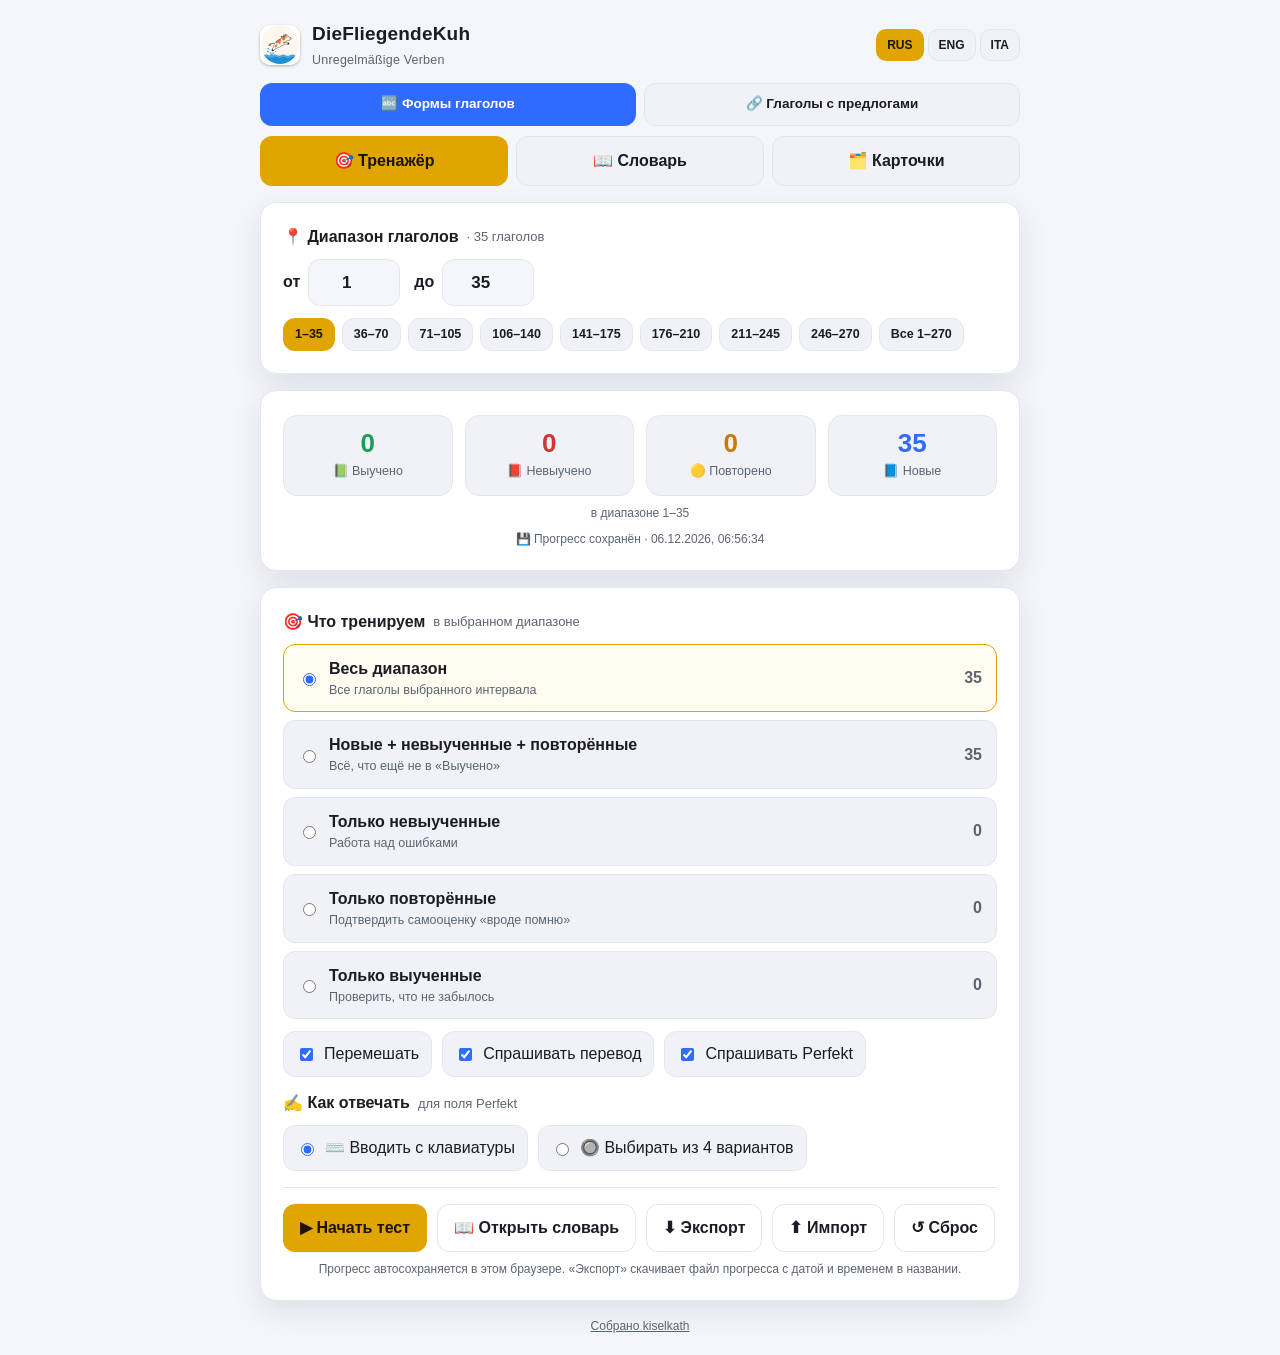
==== commit 55684a71: "improve translation files" ====
--- a/index.html
+++ b/index.html
@@ -226,12 +226,19 @@
   <div class="foot"><a href="https://github.com/kiselkath/DieFliegendeKuhApp" target="_blank" rel="noopener" style="color:inherit" data-i18n="footerCredit">Собрано kiselkath</a></div>
 </div>
 
-<script src="data/verbs.js"></script>
-<script src="data/prepverbs.js"></script>
 <script src="js/i18n.js"></script>
 <script src="js/labels_ru.js"></script>
 <script src="js/labels_en.js"></script>
 <script src="js/labels_it.js"></script>
+<script src="js/translations.js"></script>
+<script src="data/verbs.js"></script>
+<script src="data/prepverbs.js"></script>
+<script src="data/translations_verbs_ru.js"></script>
+<script src="data/translations_verbs_en.js"></script>
+<script src="data/translations_verbs_it.js"></script>
+<script src="data/translations_prep_ru.js"></script>
+<script src="data/translations_prep_en.js"></script>
+<script src="data/translations_prep_it.js"></script>
 <script src="js/course.js"></script>
 <script src="js/state.js"></script>
 <script src="js/check.js"></script>
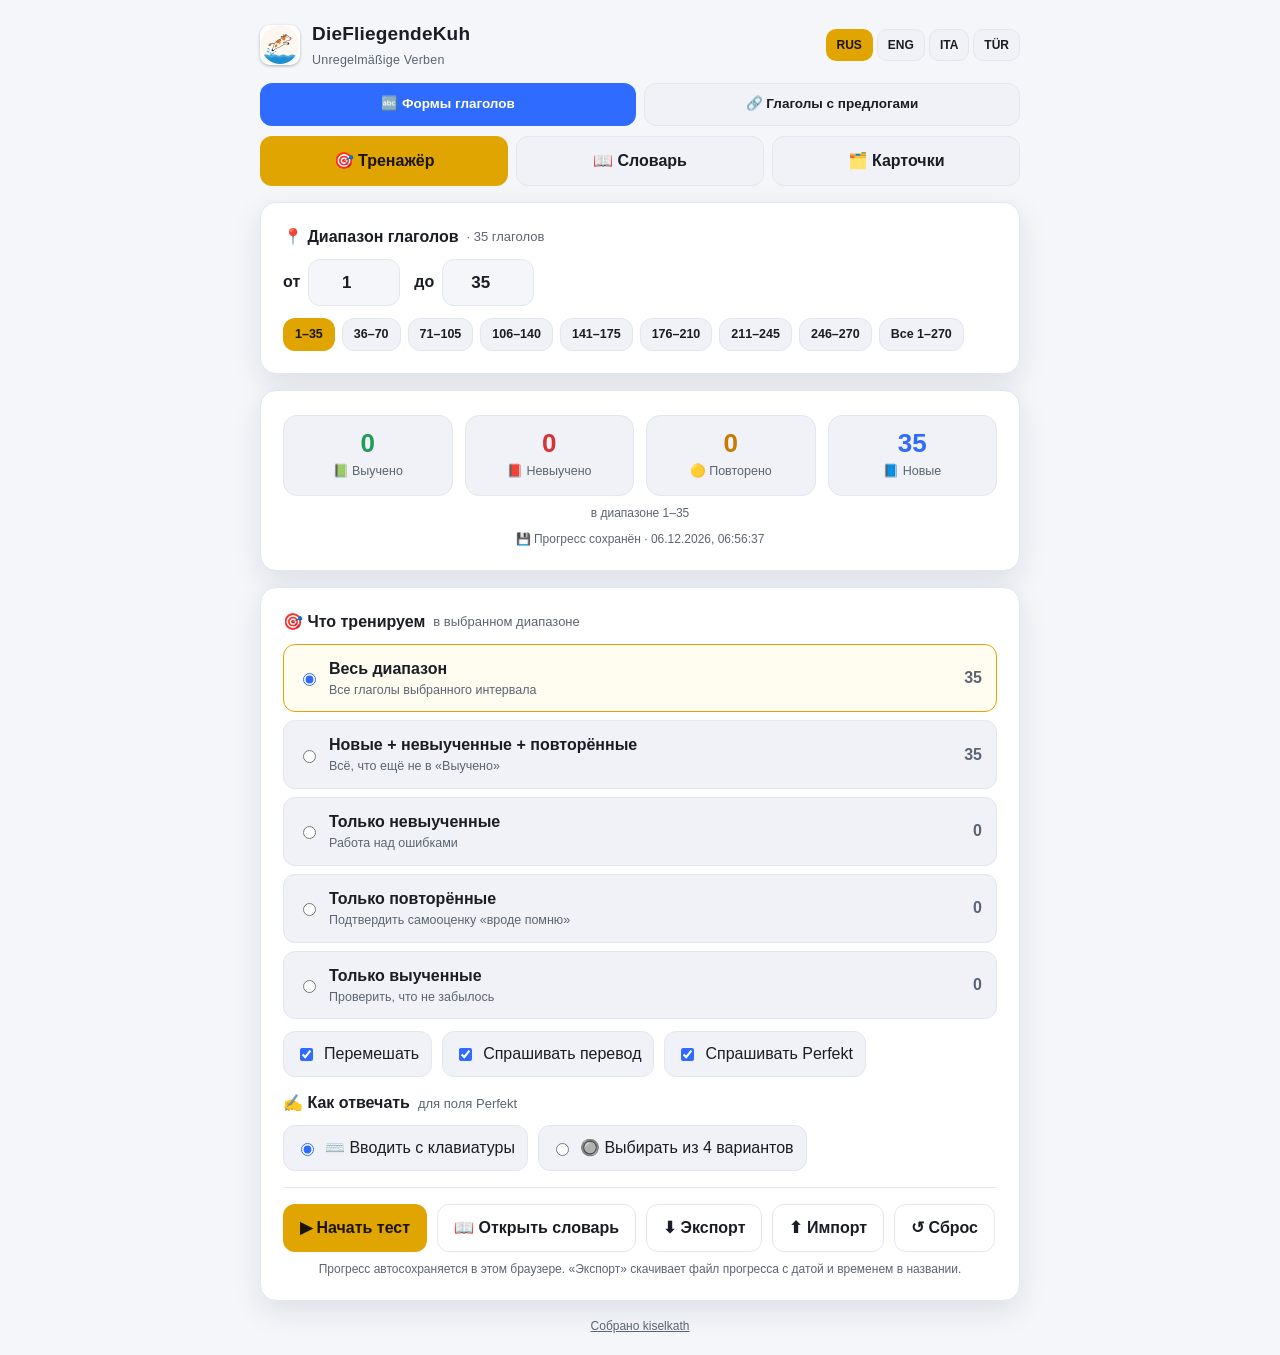
==== commit 1293a9af: "add turkish translation" ====
--- a/index.html
+++ b/index.html
@@ -230,15 +230,18 @@
 <script src="js/labels_ru.js"></script>
 <script src="js/labels_en.js"></script>
 <script src="js/labels_it.js"></script>
+<script src="js/labels_tr.js"></script>
 <script src="js/translations.js"></script>
 <script src="data/verbs.js"></script>
 <script src="data/prepverbs.js"></script>
 <script src="data/translations_verbs_ru.js"></script>
 <script src="data/translations_verbs_en.js"></script>
 <script src="data/translations_verbs_it.js"></script>
+<script src="data/translations_verbs_tr.js"></script>
 <script src="data/translations_prep_ru.js"></script>
 <script src="data/translations_prep_en.js"></script>
 <script src="data/translations_prep_it.js"></script>
+<script src="data/translations_prep_tr.js"></script>
 <script src="js/course.js"></script>
 <script src="js/state.js"></script>
 <script src="js/check.js"></script>
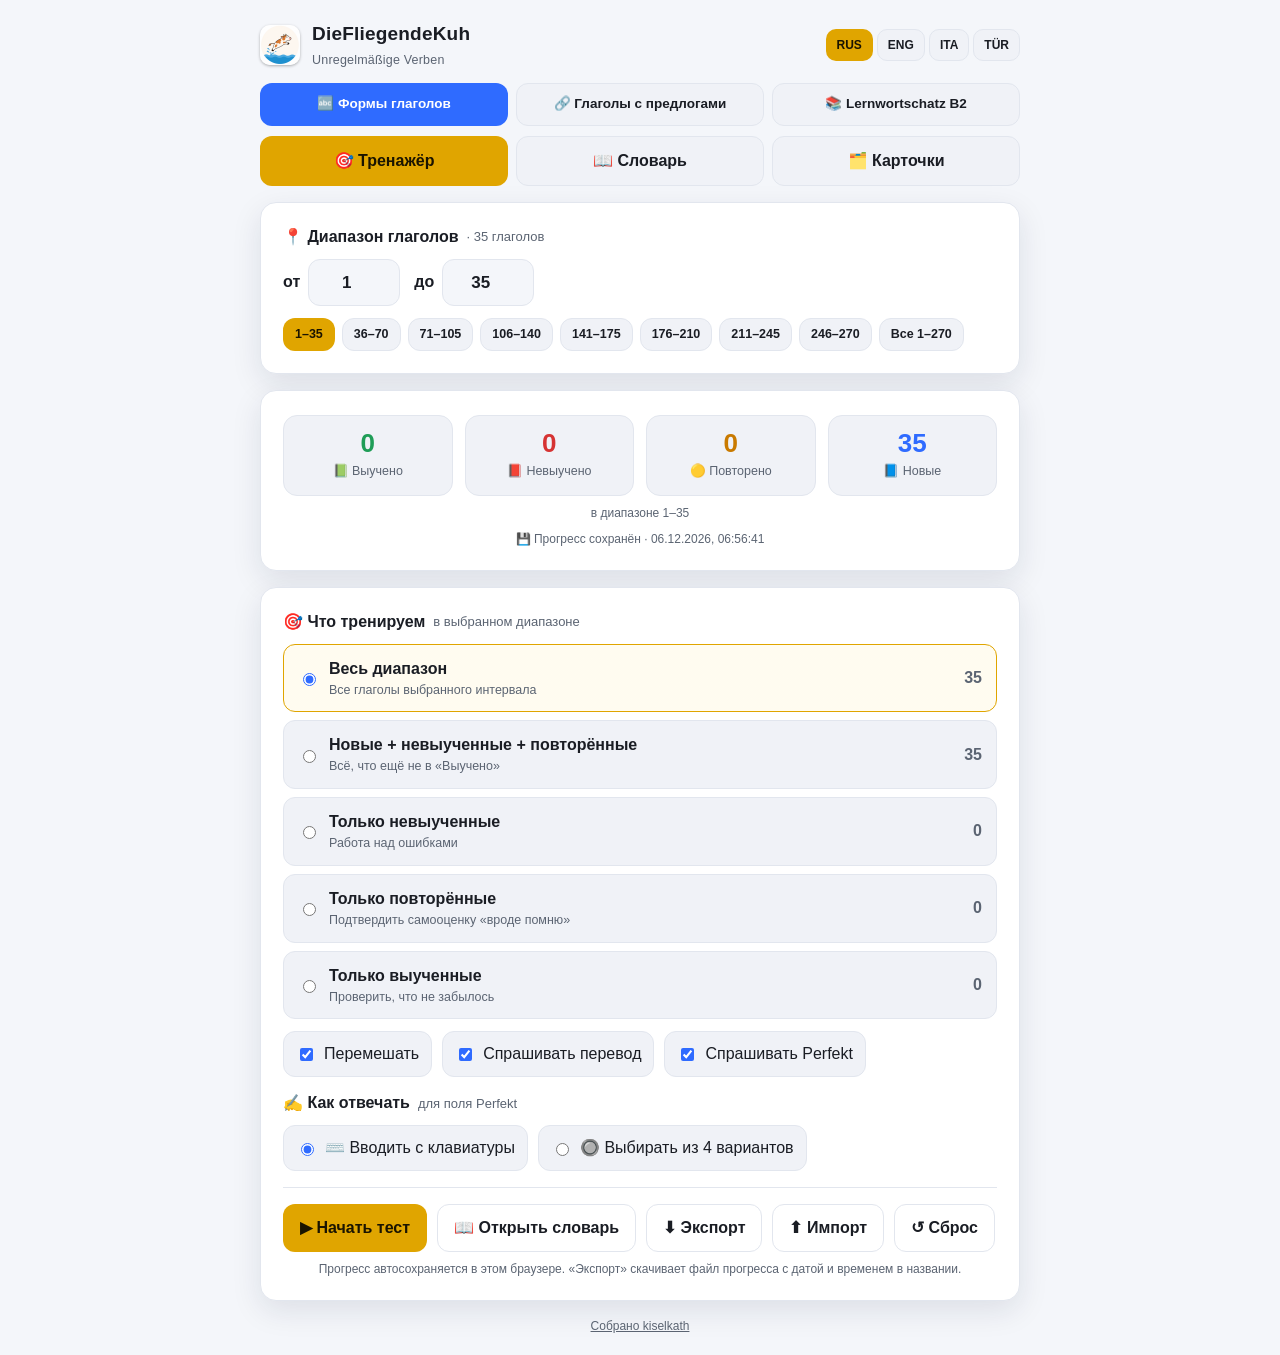
==== commit 8e9f5ae1: "add wortschatz" ====
--- a/index.html
+++ b/index.html
@@ -28,6 +28,7 @@
   <div class="courses" id="courseToggle">
     <button data-course="verbs" class="sel" data-i18n="courseVerbs">🔤 Формы глаголов</button>
     <button data-course="prep" data-i18n="coursePrep">🔗 Глаголы с предлогами</button>
+    <button data-course="wort" data-i18n="courseWort">📚 Lernwortschatz B2</button>
   </div>
 
   <div class="nav" id="nav">
@@ -134,6 +135,11 @@
           <button type="button" class="chip" data-k="A" data-i18n="kasusA">Akkusativ (A)</button>
           <button type="button" class="chip" data-k="D" data-i18n="kasusD">Dativ (D)</button>
         </div>
+        <div class="kasuspick hide" id="artPick">
+          <button type="button" class="chip" data-a="der">der</button>
+          <button type="button" class="chip" data-a="die">die</button>
+          <button type="button" class="chip" data-a="das">das</button>
+        </div>
         <div class="choices hide" id="choiceList"></div>
         <div class="correct hide" id="corrPerf"></div>
       </div>
@@ -234,6 +240,7 @@
 <script src="js/translations.js"></script>
 <script src="data/verbs.js"></script>
 <script src="data/prepverbs.js"></script>
+<script src="data/wortschatz.js"></script>
 <script src="data/translations_verbs_ru.js"></script>
 <script src="data/translations_verbs_en.js"></script>
 <script src="data/translations_verbs_it.js"></script>
@@ -242,6 +249,10 @@
 <script src="data/translations_prep_en.js"></script>
 <script src="data/translations_prep_it.js"></script>
 <script src="data/translations_prep_tr.js"></script>
+<script src="data/translations_wort_ru.js"></script>
+<script src="data/translations_wort_en.js"></script>
+<script src="data/translations_wort_it.js"></script>
+<script src="data/translations_wort_tr.js"></script>
 <script src="js/course.js"></script>
 <script src="js/state.js"></script>
 <script src="js/check.js"></script>
--- a/css/base.css
+++ b/css/base.css
@@ -13,7 +13,7 @@
 .courses{display:flex; gap:8px; margin-bottom:10px}
 .courses button{flex:1; font-size:13.5px; font-weight:700; padding:10px; border-radius:12px}
 .courses button.sel{background:var(--accent2); color:#fff; border-color:transparent}
-@media (max-width:420px){ .courses{flex-direction:column} }
+@media (max-width:560px){ .courses{flex-direction:column} }
 .nav{display:flex; gap:8px; margin-bottom:16px}
 .nav button{flex:1; font:inherit; font-weight:700; cursor:pointer; padding:12px; border-radius:12px; border:1px solid var(--line); background:var(--panel2); color:var(--txt); transition:.15s}
 .nav button.sel{background:var(--accent); color:#1a1400; border-color:transparent}
--- a/css/dict.css
+++ b/css/dict.css
@@ -16,6 +16,8 @@
 .dperf{font-weight:700}
 .dperf.ist{color:var(--accent2)} .dperf.hat{color:var(--txt)}
 .dperf.akk{color:var(--accent)} .dperf.dat{color:var(--accent2)}
+.dperf.der{color:var(--accent2)} .dperf.die{color:var(--err)} .dperf.das{color:var(--ok)}
+.dperf.nopl{color:var(--muted)}
 .dtrans{}
 .dhead{display:grid; grid-template-columns:1.15fr 1fr 1fr auto; gap:10px; padding:9px 12px; background:var(--panel2); border-bottom:1px solid var(--line); font-size:11px; text-transform:uppercase; letter-spacing:.4px; color:var(--muted); font-weight:700; position:sticky; top:0}
 .dscroll{max-height:66vh; overflow:auto; border:1px solid var(--line); border-radius:12px}
--- a/css/cards.css
+++ b/css/cards.css
@@ -19,5 +19,7 @@
 .learncard-forms .perfline.hat{color:#fff} .learncard-forms .perfline.ist{color:#a9c9ff}
 .learncard-trans{font-size:23px; font-weight:700; text-shadow:0 2px 6px rgba(0,0,0,.55)}
 .learncard-trans .prepline{font-size:27px; font-weight:800; color:#ffd257; margin-bottom:8px}
+.learncard-trans .artline{font-size:27px; font-weight:800; margin-bottom:8px}
+.learncard-trans .artline.der{color:#8ab4ff} .learncard-trans .artline.die{color:#ff8a8a} .learncard-trans .artline.das{color:#7bdca5}
 .learncard-example{position:absolute; left:0; right:0; bottom:0; padding:22px 22px 26px; background:linear-gradient(transparent, rgba(0,0,0,.82) 55%); color:#fff; font-family:"VT323",ui-monospace,"Courier New",monospace; font-size:26px; letter-spacing:.3px; line-height:1.35; text-align:center; opacity:0; pointer-events:none; transition:opacity .2s; text-shadow:0 2px 4px rgba(0,0,0,.6)}
 .learncard-example.show2{opacity:1}
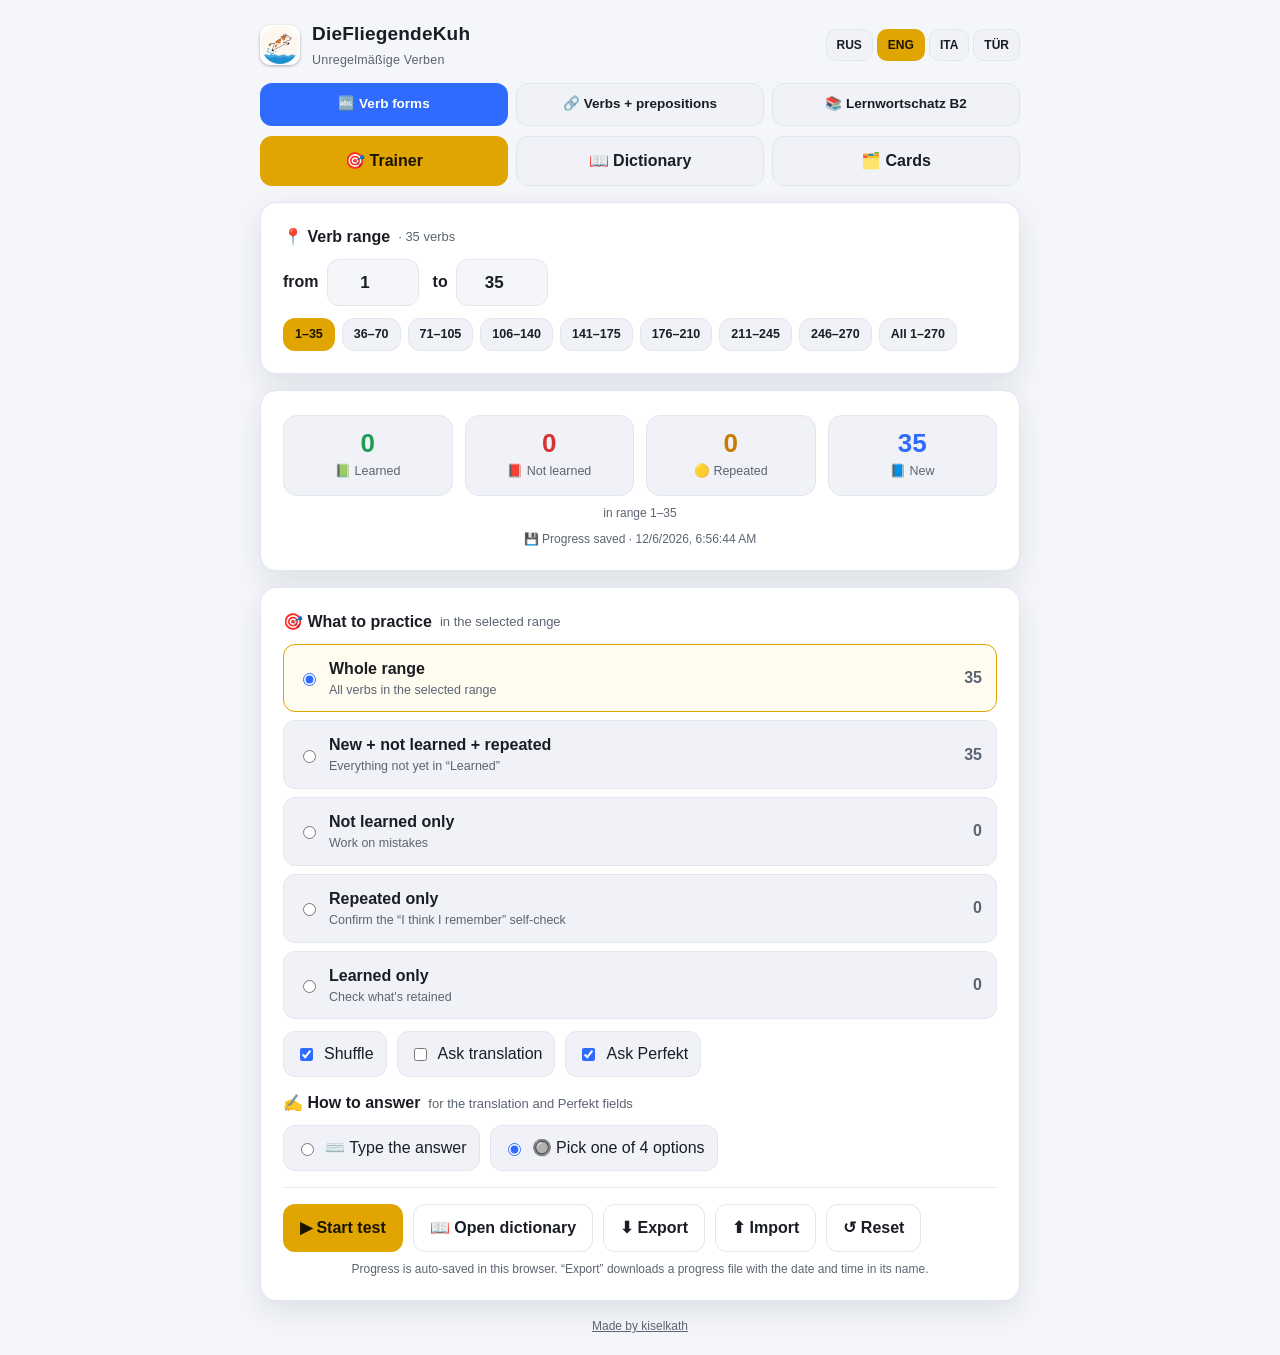
==== commit 6713db1a: "improve test" ====
--- a/index.html
+++ b/index.html
@@ -118,9 +118,11 @@
       <div class="qmeta"><span id="qpos"></span><span id="qscore"></span></div>
       <div class="verb" id="qverb"></div>
       <div class="qexample hide" id="qexample"></div>
+      <div class="qgiven hide" id="qgiven"></div>
       <div class="field" id="fTrans">
         <label data-i18n="transFieldLbl">Перевод (на русский)</label>
         <input id="inTrans" autocomplete="off" autocapitalize="off" spellcheck="false" data-i18n-placeholder="transFieldPh" placeholder="напр. прерывать">
+        <div class="choices hide" id="transChoices"></div>
         <div class="correct hide" id="corrTrans"></div>
         <div class="override hide" id="ovTrans">
           <span class="q" data-i18n="overrideQ">Засчитать перевод?</span>
--- a/css/quiz.css
+++ b/css/quiz.css
@@ -5,6 +5,10 @@
 .verb{font-size:30px; font-weight:800; letter-spacing:.3px}
 .verb .hint{font-size:15px; color:var(--muted); font-weight:600; margin-left:8px}
 .qexample{margin-top:8px; font-family:"VT323",ui-monospace,"Courier New",monospace; font-size:22px; line-height:1.3; color:var(--muted)}
+.qgiven{display:flex; flex-wrap:wrap; gap:4px 18px; margin-top:10px}
+.qgiven .g{display:flex; align-items:baseline; gap:8px}
+.qgiven .k{font-size:12px; color:var(--muted); font-weight:600; text-transform:uppercase; letter-spacing:.5px}
+.qgiven .v{font-size:16px; font-weight:700}
 .kasuspick{display:flex; gap:8px; margin-top:8px; flex-wrap:wrap}
 .kasuspick button.sel{background:var(--accent); color:#1a1400; border-color:transparent; font-weight:700}
 .field{margin-top:16px}
